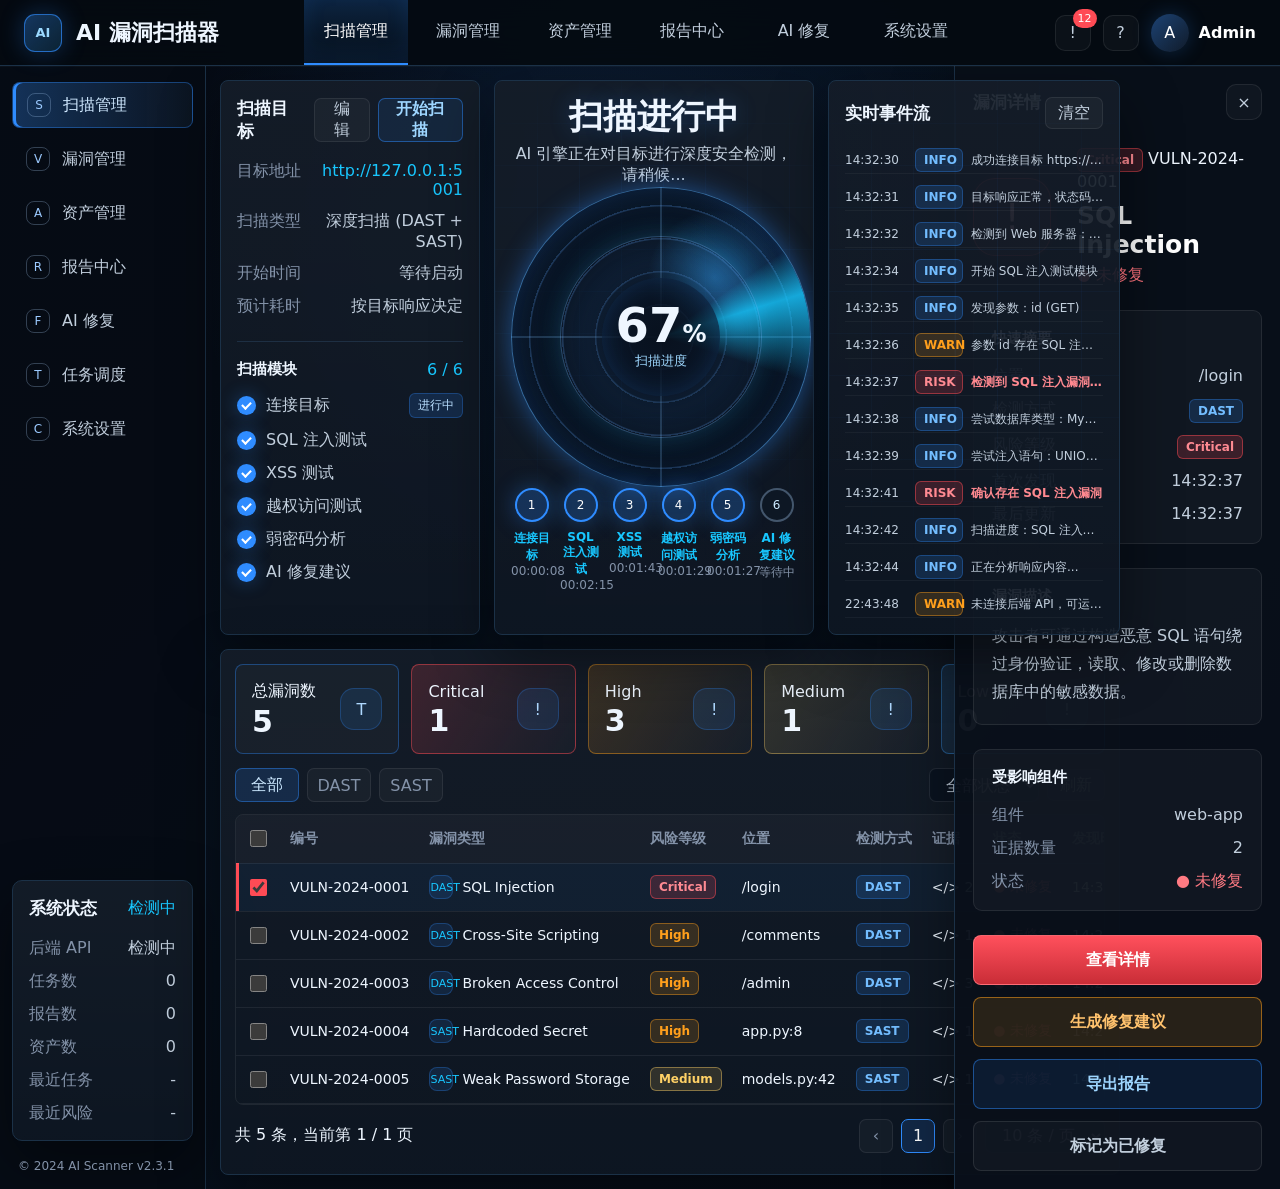
==== frontend/index.html @ d990a6cb "Add vulnerability detail navigation" ====
<!doctype html>
<html lang="zh-CN">
  <head>
    <meta charset="UTF-8" />
    <meta name="viewport" content="width=device-width, initial-scale=1.0" />
    <title>AI 漏洞扫描器</title>
    <link rel="stylesheet" href="./styles.css" />
  </head>
  <body>
    <div class="app-shell">
      <header class="topbar">
        <div class="brand">
          <div class="brand-mark">AI</div>
          <span>AI 漏洞扫描器</span>
        </div>
        <nav class="topnav" aria-label="主导航">
          <button class="topnav-item active">扫描管理</button>
          <button class="topnav-item">漏洞管理</button>
          <button class="topnav-item">资产管理</button>
          <button class="topnav-item">报告中心</button>
          <button class="topnav-item">AI 修复</button>
          <button class="topnav-item">系统设置</button>
        </nav>
        <div class="top-actions">
          <button class="icon-button" data-action="notifications" aria-label="通知">
            <span class="notification-dot">12</span>
            <span>!</span>
          </button>
          <button class="icon-button" data-action="help" aria-label="帮助">?</button>
          <div class="user-pill">
            <span>A</span>
            <strong>Admin</strong>
          </div>
        </div>
      </header>

      <aside class="sidebar">
        <nav class="side-menu" aria-label="侧边导航">
          <button class="side-item active" data-page="scan"><span class="side-icon">S</span>扫描管理</button>
          <button class="side-item" data-page="vulnerabilities"><span class="side-icon">V</span>漏洞管理</button>
          <button class="side-item" data-page="assets"><span class="side-icon">A</span>资产管理</button>
          <button class="side-item" data-page="reports"><span class="side-icon">R</span>报告中心</button>
          <button class="side-item" data-page="ai-fix"><span class="side-icon">F</span>AI 修复</button>
          <button class="side-item" data-page="schedule"><span class="side-icon">T</span>任务调度</button>
          <button class="side-item" data-page="settings"><span class="side-icon">C</span>系统设置</button>
        </nav>

        <section class="status-panel">
          <div class="panel-title-row">
            <h2>系统状态</h2>
            <span class="status-ok" id="backendStatusBadge">检测中</span>
          </div>
          <dl class="status-list">
            <div><dt>后端 API</dt><dd id="backendApiState">检测中</dd></div>
            <div><dt>任务数</dt><dd id="backendTaskCount">0</dd></div>
            <div><dt>报告数</dt><dd id="backendReportCount">0</dd></div>
            <div><dt>资产数</dt><dd id="backendAssetCount">0</dd></div>
            <div><dt>最近任务</dt><dd id="backendLatestTask">-</dd></div>
            <div><dt>最近风险</dt><dd id="backendLatestRisk">-</dd></div>
          </dl>
        </section>

        <p class="version">© 2024 AI Scanner v2.3.1</p>
      </aside>

      <main class="workspace">
        <section class="scan-target panel">
          <div class="panel-title-row">
            <h2>扫描目标</h2>
            <div class="target-actions">
              <button class="ghost-button" id="editTargetButton">编辑</button>
              <button class="drawer-action info" id="startScanButton">开始扫描</button>
            </div>
          </div>
          <dl class="target-list">
            <div>
              <dt>目标地址</dt>
              <dd class="accent-text" id="targetBaseUrl">http://127.0.0.1:5001</dd>
            </div>
            <div>
              <dt>扫描类型</dt>
              <dd id="targetScanType">深度扫描 (DAST + SAST)</dd>
            </div>
            <div>
              <dt>开始时间</dt>
              <dd id="targetStartTime">等待启动</dd>
            </div>
            <div>
              <dt>预计耗时</dt>
              <dd id="targetDuration">按目标响应决定</dd>
            </div>
          </dl>

          <div class="module-card">
            <div class="panel-title-row">
              <h3>扫描模块</h3>
              <span class="accent-text">6 / 6</span>
            </div>
            <ul class="module-list" id="moduleList"></ul>
          </div>
        </section>

        <section class="radar-panel panel">
          <div class="scan-heading">
            <h1>扫描进行中</h1>
            <p>AI 引擎正在对目标进行深度安全检测，请稍候...</p>
          </div>
          <div class="radar-wrap">
            <div class="radar" aria-label="扫描进度 67%">
              <div class="radar-core">
                <strong id="progressValue">67<span>%</span></strong>
                <small>扫描进度</small>
              </div>
            </div>
          </div>
          <ol class="scan-steps" id="scanSteps"></ol>
        </section>

        <section class="event-panel panel">
          <div class="panel-title-row">
            <h2>实时事件流</h2>
            <button class="ghost-button" id="clearEventsButton">清空</button>
          </div>
          <div class="event-list" id="eventList"></div>
        </section>

        <section class="table-panel panel">
          <div class="summary-grid" id="summaryGrid"></div>
          <div class="table-toolbar">
            <div class="toolbar-left">
              <button class="filter-button active" data-filter="全部">全部</button>
              <button class="filter-button" data-filter="DAST">DAST</button>
              <button class="filter-button" data-filter="SAST">SAST</button>
            </div>
            <div class="toolbar-right">
              <select id="statusFilter" aria-label="状态筛选">
                <option>全部状态</option>
                <option>未修复</option>
                <option>已修复</option>
              </select>
              <button class="ghost-button" id="refreshButton">刷新</button>
            </div>
          </div>
          <div class="table-scroll">
            <table>
              <thead>
                <tr>
                  <th><input type="checkbox" aria-label="全选" /></th>
                  <th>编号</th>
                  <th>漏洞类型</th>
                  <th>风险等级</th>
                  <th>位置</th>
                  <th>检测方式</th>
                  <th>证据</th>
                  <th>状态</th>
                  <th>发现时间</th>
                  <th>操作</th>
                </tr>
              </thead>
              <tbody id="vulnerabilityRows"></tbody>
            </table>
          </div>
          <div class="pagination">
            <span id="vulnerabilityTotal">共 5 条</span>
            <div id="vulnerabilityPagination"></div>
          </div>
        </section>
      </main>

      <aside class="detail-drawer">
        <div class="drawer-header">
          <h2>漏洞详情</h2>
          <button class="icon-button" id="closeDrawerButton" aria-label="关闭">×</button>
        </div>
        <div id="detailContent"></div>
      </aside>
    </div>

    <div class="toast-area" id="toastArea" aria-live="polite"></div>
    <div class="modal-backdrop" id="modalBackdrop" hidden>
      <section class="modal" role="dialog" aria-modal="true" aria-labelledby="modalTitle">
        <div class="modal-header">
          <h2 id="modalTitle">提示</h2>
          <button class="icon-button" id="modalCloseButton" aria-label="关闭弹窗">×</button>
        </div>
        <div class="modal-body" id="modalBody"></div>
      </section>
    </div>

    <script src="./app.js?v=20260615-detail-button"></script>
  </body>
</html>
---- frontend/styles.css ----
:root {
  --bg: #060b12;
  --bg-soft: #09111d;
  --panel: #0b1420;
  --panel-2: #101b2a;
  --panel-3: #121f31;
  --border: #1b3147;
  --border-soft: rgba(91, 147, 205, 0.18);
  --primary: #2f8cff;
  --primary-2: #18c7ff;
  --primary-soft: rgba(47, 140, 255, 0.16);
  --primary-glow: rgba(47, 140, 255, 0.36);
  --text: #eef6ff;
  --text-soft: #c2cfdd;
  --muted: #8392a8;
  --critical: #ff4b55;
  --critical-soft: rgba(255, 75, 85, 0.18);
  --high: #ff9f1c;
  --high-soft: rgba(255, 159, 28, 0.16);
  --medium: #ffd166;
  --medium-soft: rgba(255, 209, 102, 0.14);
  --low: #3aa0ff;
  --low-soft: rgba(58, 160, 255, 0.14);
  --success: #22d18a;
  --success-soft: rgba(34, 209, 138, 0.16);
  --shadow: 0 22px 60px rgba(0, 0, 0, 0.42);
  color-scheme: dark;
  font-family:
    Inter, "Microsoft YaHei", "PingFang SC", "Segoe UI", system-ui, sans-serif;
}

* {
  box-sizing: border-box;
}

body {
  min-width: 1280px;
  margin: 0;
  color: var(--text);
  background:
    radial-gradient(circle at 46% 18%, rgba(47, 140, 255, 0.12), transparent 34%),
    linear-gradient(135deg, #050912 0%, #07111e 48%, #050912 100%);
}

button,
select,
input {
  font: inherit;
}

button {
  color: inherit;
}

.app-shell {
  display: grid;
  min-height: 100vh;
  grid-template-columns: 236px minmax(820px, 1fr) 372px;
  grid-template-rows: 66px 1fr;
}

.topbar {
  display: flex;
  align-items: center;
  grid-column: 1 / -1;
  height: 66px;
  padding: 0 24px;
  border-bottom: 1px solid var(--border);
  background: rgba(5, 10, 17, 0.9);
  backdrop-filter: blur(16px);
  box-shadow: 0 1px 0 rgba(255, 255, 255, 0.03);
  z-index: 3;
}

.brand {
  display: flex;
  align-items: center;
  width: 300px;
  gap: 14px;
  font-size: 22px;
  font-weight: 800;
  letter-spacing: 0;
}

.brand-mark {
  display: grid;
  width: 38px;
  height: 38px;
  place-items: center;
  border: 1px solid rgba(47, 140, 255, 0.66);
  border-radius: 11px;
  color: #9ad9ff;
  font-size: 13px;
  background:
    linear-gradient(135deg, rgba(47, 140, 255, 0.28), rgba(24, 199, 255, 0.08)),
    #0a1522;
  box-shadow: 0 0 24px rgba(47, 140, 255, 0.28);
}

.topnav {
  display: flex;
  align-self: stretch;
  gap: 8px;
}

.topnav-item,
.side-item,
.filter-button,
.ghost-button,
.icon-button,
.page-button {
  border: 0;
  cursor: pointer;
}

.topnav-item {
  min-width: 104px;
  padding: 0 18px;
  color: var(--text-soft);
  background: transparent;
  border-bottom: 2px solid transparent;
}

.topnav-item.active {
  color: #fff;
  background: linear-gradient(180deg, rgba(47, 140, 255, 0.2), transparent);
  border-bottom-color: var(--primary);
  box-shadow: inset 0 -14px 22px rgba(47, 140, 255, 0.12);
}

.top-actions {
  display: flex;
  align-items: center;
  margin-left: auto;
  gap: 12px;
}

.icon-button {
  position: relative;
  display: grid;
  width: 36px;
  height: 36px;
  place-items: center;
  border-radius: 10px;
  color: var(--text-soft);
  background: rgba(255, 255, 255, 0.03);
  border: 1px solid rgba(255, 255, 255, 0.08);
}

.notification-dot {
  position: absolute;
  top: -7px;
  right: -7px;
  min-width: 19px;
  height: 19px;
  padding: 0 5px;
  border-radius: 999px;
  background: var(--critical);
  color: #fff;
  font-size: 11px;
  line-height: 19px;
}

.user-pill {
  display: flex;
  align-items: center;
  gap: 10px;
  color: #fff;
}

.user-pill span {
  display: grid;
  width: 38px;
  height: 38px;
  place-items: center;
  border-radius: 999px;
  background: linear-gradient(135deg, #1c4273, #101b2a);
  box-shadow: 0 0 20px rgba(47, 140, 255, 0.22);
}

.sidebar {
  display: flex;
  flex-direction: column;
  grid-row: 2;
  padding: 16px 12px;
  border-right: 1px solid var(--border);
  background: rgba(6, 12, 21, 0.9);
}

.side-menu {
  display: grid;
  gap: 8px;
}

.side-item {
  display: flex;
  align-items: center;
  height: 46px;
  padding: 0 14px;
  gap: 12px;
  color: var(--text-soft);
  background: transparent;
  border-radius: 8px;
  text-align: left;
}

.side-item.active {
  color: #cfe8ff;
  background:
    linear-gradient(90deg, rgba(47, 140, 255, 0.28), rgba(47, 140, 255, 0.04)),
    rgba(255, 255, 255, 0.02);
  border: 1px solid rgba(47, 140, 255, 0.38);
  box-shadow: inset 3px 0 0 var(--primary);
}

.side-icon {
  display: grid;
  width: 24px;
  height: 24px;
  place-items: center;
  border: 1px solid rgba(170, 205, 244, 0.28);
  border-radius: 8px;
  color: #9ccaff;
  font-size: 12px;
}

.status-panel,
.panel,
.detail-drawer {
  border: 1px solid var(--border);
  background:
    linear-gradient(180deg, rgba(255, 255, 255, 0.035), rgba(255, 255, 255, 0.012)),
    rgba(11, 20, 32, 0.92);
  box-shadow: var(--shadow);
}

.status-panel {
  margin-top: auto;
  padding: 16px;
  border-radius: 10px;
}

.panel-title-row {
  display: flex;
  align-items: center;
  justify-content: space-between;
  gap: 12px;
}

.target-actions {
  display: flex;
  align-items: center;
  gap: 8px;
}

.target-actions .drawer-action {
  min-height: 32px;
  padding: 0 12px;
  border-radius: 7px;
}

.target-actions button:disabled {
  cursor: wait;
  opacity: 0.62;
}

h1,
h2,
h3,
p,
dl,
dd,
ol,
ul {
  margin: 0;
}

h2 {
  font-size: 17px;
  letter-spacing: 0;
}

h3 {
  font-size: 15px;
}

.status-ok,
.accent-text {
  color: var(--primary-2);
}

.status-list,
.target-list,
.detail-list {
  display: grid;
  gap: 12px;
  margin-top: 18px;
}

.status-list div,
.target-list div,
.detail-list div {
  display: flex;
  justify-content: space-between;
  gap: 12px;
}

.target-list div,
.detail-list div {
  align-items: flex-start;
}

.target-list dt,
.detail-list dt {
  flex: 0 0 72px;
}

.target-list dd,
.detail-list dd {
  min-width: 0;
  text-align: right;
  word-break: break-word;
}

dt {
  color: var(--muted);
}

dd {
  color: var(--text-soft);
}

.meter {
  display: grid;
  grid-template-columns: 1fr auto;
  gap: 8px;
  margin-top: 16px;
  color: var(--muted);
  font-size: 13px;
}

.meter i {
  position: relative;
  grid-column: 1 / -1;
  height: 6px;
  overflow: hidden;
  border-radius: 999px;
  background: rgba(255, 255, 255, 0.08);
}

.meter i::after {
  position: absolute;
  inset: 0 auto 0 0;
  width: var(--value);
  content: "";
  border-radius: inherit;
  background: linear-gradient(90deg, var(--primary), #7a5cff);
}

.version {
  margin: 18px 6px 0;
  color: var(--muted);
  font-size: 12px;
}

.workspace {
  display: grid;
  grid-template-columns: 320px minmax(440px, 1fr) 390px;
  grid-template-rows: minmax(468px, auto) 1fr;
  gap: 14px;
  padding: 14px;
  min-width: 0;
}

.panel {
  border-radius: 8px;
}

.scan-target,
.radar-panel,
.event-panel {
  min-height: 468px;
  padding: 18px;
}

.scan-target {
  overflow: hidden;
}

.ghost-button {
  min-height: 32px;
  padding: 0 12px;
  border-radius: 7px;
  color: var(--text-soft);
  background: rgba(255, 255, 255, 0.035);
  border: 1px solid rgba(255, 255, 255, 0.08);
}

.module-card {
  margin-top: 24px;
  padding-top: 18px;
  border-top: 1px solid var(--border-soft);
}

.module-list {
  display: grid;
  gap: 12px;
  margin-top: 14px;
  padding: 0;
  list-style: none;
}

.module-list li {
  display: flex;
  align-items: center;
  gap: 10px;
  color: var(--text-soft);
}

.check-dot {
  display: grid;
  width: 19px;
  height: 19px;
  place-items: center;
  border-radius: 999px;
  background: var(--primary);
  box-shadow: 0 0 18px var(--primary-glow);
}

.check-dot::after {
  content: "";
  width: 7px;
  height: 4px;
  border-left: 2px solid #fff;
  border-bottom: 2px solid #fff;
  transform: rotate(-45deg) translate(1px, -1px);
}

.module-list .running {
  margin-left: auto;
  color: #b9dfff;
  padding: 3px 8px;
  border-radius: 6px;
  background: var(--primary-soft);
  border: 1px solid rgba(47, 140, 255, 0.3);
  font-size: 12px;
}

.radar-panel {
  position: relative;
  overflow: hidden;
  text-align: center;
}

.radar-panel::before,
.event-panel::before {
  position: absolute;
  inset: 0;
  content: "";
  pointer-events: none;
  background-image:
    linear-gradient(rgba(47, 140, 255, 0.08) 1px, transparent 1px),
    linear-gradient(90deg, rgba(47, 140, 255, 0.08) 1px, transparent 1px);
  background-size: 42px 42px;
  mask-image: radial-gradient(circle at 50% 40%, #000, transparent 72%);
}

.scan-heading {
  position: relative;
  z-index: 1;
}

.scan-heading h1 {
  font-size: 34px;
  line-height: 1.15;
  text-shadow: 0 0 22px rgba(47, 140, 255, 0.28);
}

.scan-heading p {
  margin-top: 8px;
  color: var(--text-soft);
}

.radar-wrap {
  display: grid;
  position: relative;
  z-index: 1;
  height: 302px;
  place-items: center;
}

.radar {
  position: relative;
  width: min(330px, 72vw);
  aspect-ratio: 1;
  border-radius: 50%;
  background:
    linear-gradient(90deg, transparent 49.6%, rgba(129, 195, 255, 0.2) 49.8% 50.2%, transparent 50.4%),
    linear-gradient(0deg, transparent 49.6%, rgba(129, 195, 255, 0.2) 49.8% 50.2%, transparent 50.4%),
    repeating-radial-gradient(circle, transparent 0 31px, rgba(100, 170, 255, 0.22) 32px 33px),
    radial-gradient(circle at 68% 30%, rgba(51, 170, 255, 0.46), transparent 23%),
    radial-gradient(circle at center, rgba(47, 140, 255, 0.2), rgba(5, 12, 22, 0.88) 67%);
  border: 1px solid rgba(87, 173, 255, 0.58);
  box-shadow:
    0 0 26px rgba(47, 140, 255, 0.45),
    inset 0 0 42px rgba(47, 140, 255, 0.26);
  overflow: hidden;
}

.radar::before {
  position: absolute;
  inset: -1px;
  content: "";
  border-radius: inherit;
  background: conic-gradient(
    from 15deg,
    transparent 0deg,
    rgba(47, 140, 255, 0.08) 40deg,
    rgba(24, 199, 255, 0.82) 58deg,
    transparent 92deg,
    transparent 360deg
  );
  animation: sweep 4.2s linear infinite;
}

.radar::after {
  position: absolute;
  inset: 16%;
  content: "";
  border-radius: inherit;
  border: 1px solid rgba(112, 188, 255, 0.32);
  box-shadow: 0 0 26px rgba(24, 199, 255, 0.16);
}

.radar-core {
  position: absolute;
  inset: 50% auto auto 50%;
  display: grid;
  width: 118px;
  height: 118px;
  place-items: center;
  padding: 24px 0;
  border-radius: 999px;
  background: radial-gradient(circle, rgba(7, 15, 27, 0.95), rgba(7, 15, 27, 0.62));
  transform: translate(-50%, -50%);
  box-shadow:
    inset 0 0 26px rgba(47, 140, 255, 0.18),
    0 0 28px rgba(0, 0, 0, 0.45);
}

.radar-core strong {
  font-size: 48px;
  line-height: 0.9;
}

.radar-core strong span {
  font-size: 24px;
}

.radar-core small {
  color: #9ed8ff;
}

@keyframes sweep {
  to {
    transform: rotate(360deg);
  }
}

.scan-steps {
  display: grid;
  position: relative;
  z-index: 1;
  grid-template-columns: repeat(6, minmax(0, 1fr));
  gap: 8px;
  padding: 0;
  list-style: none;
}

.scan-steps li {
  position: relative;
  color: var(--muted);
  font-size: 12px;
}

.step-index {
  display: grid;
  width: 34px;
  height: 34px;
  margin: 0 auto 8px;
  place-items: center;
  border-radius: 999px;
  color: #cceaff;
  background: #0d1724;
  border: 2px solid rgba(170, 202, 244, 0.35);
}

.scan-steps li.done .step-index,
.scan-steps li.active .step-index {
  color: #fff;
  border-color: var(--primary);
  background: rgba(47, 140, 255, 0.24);
  box-shadow: 0 0 22px var(--primary-glow);
}

.scan-steps strong {
  display: block;
  color: var(--primary-2);
  font-weight: 700;
}

.event-panel {
  position: relative;
  overflow: hidden;
}

.event-list {
  position: relative;
  z-index: 1;
  display: grid;
  gap: 10px;
  margin-top: 18px;
}

.event-item {
  display: grid;
  grid-template-columns: 66px 48px 1fr;
  align-items: center;
  gap: 8px;
  min-height: 27px;
  color: var(--text-soft);
  font-size: 13px;
  border-bottom: 1px solid rgba(255, 255, 255, 0.045);
}

.event-level,
.badge,
.method {
  display: inline-grid;
  min-height: 24px;
  place-items: center;
  padding: 0 8px;
  border-radius: 6px;
  font-weight: 700;
  font-size: 12px;
}

.event-level.info,
.method {
  color: #73bdff;
  background: rgba(47, 140, 255, 0.17);
  border: 1px solid rgba(47, 140, 255, 0.32);
}

.event-level.warn,
.badge.high {
  color: var(--high);
  background: var(--high-soft);
  border: 1px solid rgba(255, 159, 28, 0.42);
}

.event-level.risk,
.badge.critical {
  color: #ff8a92;
  background: var(--critical-soft);
  border: 1px solid rgba(255, 75, 85, 0.48);
}

.event-level.risk + span {
  color: #ff8990;
  font-weight: 700;
}

.table-panel {
  grid-column: 1 / -1;
  padding: 14px;
  min-width: 0;
}

.summary-grid {
  display: grid;
  grid-template-columns: repeat(5, minmax(0, 1fr));
  gap: 12px;
}

.summary-card {
  display: flex;
  align-items: center;
  justify-content: space-between;
  min-height: 78px;
  padding: 16px;
  border-radius: 8px;
  background: rgba(255, 255, 255, 0.026);
  border: 1px solid var(--border);
}

.summary-card strong {
  display: block;
  margin-top: 5px;
  font-size: 30px;
  line-height: 1;
}

.summary-card.total {
  border-color: rgba(47, 140, 255, 0.38);
}

.summary-card.critical {
  border-color: rgba(255, 75, 85, 0.48);
  background: linear-gradient(120deg, var(--critical-soft), rgba(255, 255, 255, 0.02));
}

.summary-card.high {
  border-color: rgba(255, 159, 28, 0.42);
  background: linear-gradient(120deg, var(--high-soft), rgba(255, 255, 255, 0.02));
}

.summary-card.medium {
  border-color: rgba(255, 209, 102, 0.38);
  background: linear-gradient(120deg, var(--medium-soft), rgba(255, 255, 255, 0.02));
}

.summary-card.low {
  border-color: rgba(58, 160, 255, 0.42);
  background: linear-gradient(120deg, var(--low-soft), rgba(255, 255, 255, 0.02));
}

.summary-icon {
  display: grid;
  width: 42px;
  height: 42px;
  place-items: center;
  border-radius: 14px;
  color: #afd9ff;
  background: rgba(47, 140, 255, 0.12);
  border: 1px solid rgba(47, 140, 255, 0.26);
}

.table-toolbar,
.pagination {
  display: flex;
  align-items: center;
  justify-content: space-between;
  gap: 12px;
  margin-top: 14px;
}

.toolbar-left,
.toolbar-right,
.pagination div {
  display: flex;
  align-items: center;
  gap: 8px;
}

.filter-button {
  min-width: 64px;
  height: 34px;
  border-radius: 7px;
  color: var(--muted);
  background: rgba(255, 255, 255, 0.03);
  border: 1px solid rgba(255, 255, 255, 0.08);
}

.filter-button.active {
  color: #cce8ff;
  border-color: rgba(47, 140, 255, 0.44);
  background: var(--primary-soft);
}

select {
  height: 34px;
  padding: 0 12px;
  color: var(--text-soft);
  border-radius: 7px;
  border: 1px solid rgba(255, 255, 255, 0.1);
  background: #0a1320;
}

.table-scroll {
  overflow: hidden;
  margin-top: 12px;
  border: 1px solid rgba(255, 255, 255, 0.075);
  border-radius: 8px;
}

table {
  width: 100%;
  border-collapse: collapse;
  font-size: 14px;
}

th,
td {
  height: 48px;
  padding: 0 12px;
  border-bottom: 1px solid rgba(255, 255, 255, 0.065);
  text-align: left;
  white-space: nowrap;
}

th {
  color: var(--muted);
  font-weight: 600;
  background: rgba(255, 255, 255, 0.028);
}

tbody tr {
  cursor: pointer;
}

tbody tr:hover,
tbody tr.selected {
  background: rgba(47, 140, 255, 0.06);
}

tbody tr.selected {
  box-shadow: inset 3px 0 0 var(--critical);
}

input[type="checkbox"] {
  width: 17px;
  height: 17px;
  accent-color: var(--critical);
}

.vuln-type {
  display: inline-flex;
  align-items: center;
  gap: 9px;
}

.type-icon {
  display: grid;
  width: 24px;
  height: 24px;
  place-items: center;
  border-radius: 8px;
  color: var(--primary-2);
  background: rgba(47, 140, 255, 0.13);
  border: 1px solid rgba(47, 140, 255, 0.28);
  font-size: 11px;
}

.badge.medium {
  color: var(--medium);
  background: var(--medium-soft);
  border: 1px solid rgba(255, 209, 102, 0.42);
}

.badge.low {
  color: #88c7ff;
  background: var(--low-soft);
  border: 1px solid rgba(58, 160, 255, 0.42);
}

.status-unfixed {
  color: #ff7a83;
}

.status-fixed {
  color: var(--success);
}

.action-cell {
  display: flex;
  gap: 6px;
}

.mini-action {
  display: grid;
  width: 30px;
  height: 30px;
  place-items: center;
  border-radius: 7px;
  color: var(--text-soft);
  background: rgba(255, 255, 255, 0.035);
  border: 1px solid rgba(255, 255, 255, 0.08);
}

.page-button {
  width: 34px;
  height: 34px;
  border-radius: 7px;
  color: var(--muted);
  background: rgba(255, 255, 255, 0.03);
  border: 1px solid rgba(255, 255, 255, 0.08);
}

.page-button.active {
  color: #fff;
  border-color: var(--primary);
  background: var(--primary-soft);
}

.detail-drawer {
  grid-column: 3;
  grid-row: 2;
  padding: 18px;
  border-top: 0;
  border-right: 0;
  border-bottom: 0;
  border-radius: 0;
  background: rgba(9, 15, 25, 0.96);
}

.drawer-header {
  display: flex;
  align-items: center;
  justify-content: space-between;
}

.detail-hero {
  display: grid;
  grid-template-columns: 86px 1fr;
  align-items: center;
  gap: 18px;
  margin-top: 28px;
}

.threat-icon {
  display: grid;
  width: 78px;
  height: 78px;
  place-items: center;
  border-radius: 22px;
  color: #ffb8bd;
  font-size: 38px;
  background: var(--critical-soft);
  border: 1px solid rgba(255, 75, 85, 0.54);
  box-shadow: 0 0 28px rgba(255, 75, 85, 0.16);
}

.detail-hero h3 {
  margin-top: 10px;
  color: #fff;
  font-size: 25px;
}

.status-line {
  margin-top: 6px;
  color: #ff737d;
}

.detail-card {
  margin-top: 24px;
  padding: 18px;
  border: 1px solid rgba(255, 255, 255, 0.085);
  border-radius: 9px;
  background: rgba(255, 255, 255, 0.035);
}

.detail-card h4 {
  margin: 0 0 16px;
  font-size: 15px;
}

.detail-copy {
  color: var(--text-soft);
  line-height: 1.75;
}

.drawer-actions {
  display: grid;
  gap: 12px;
  margin-top: 24px;
}

.drawer-action {
  min-height: 50px;
  border-radius: 8px;
  font-weight: 800;
  cursor: pointer;
}

.drawer-action.primary {
  color: #fff;
  background: linear-gradient(180deg, #ff505c, #c92d37);
  border: 1px solid rgba(255, 117, 126, 0.8);
}

.drawer-action.warning {
  color: #ffc26d;
  background: rgba(255, 159, 28, 0.13);
  border: 1px solid rgba(255, 159, 28, 0.52);
}

.drawer-action.info {
  color: #9ed6ff;
  background: rgba(47, 140, 255, 0.1);
  border: 1px solid rgba(47, 140, 255, 0.48);
}

.drawer-action.muted {
  color: var(--text-soft);
  background: rgba(255, 255, 255, 0.03);
  border: 1px solid rgba(255, 255, 255, 0.1);
}

.drawer-closed #detailContent {
  display: none;
}

.drawer-closed::after {
  display: grid;
  height: calc(100vh - 140px);
  place-items: center;
  color: var(--muted);
  content: "点击漏洞行查看详情";
}

.empty-state {
  padding: 18px;
  color: var(--muted);
  text-align: center;
}

.toast-area {
  position: fixed;
  right: 24px;
  bottom: 24px;
  display: grid;
  gap: 10px;
  z-index: 20;
}

.toast {
  min-width: 240px;
  padding: 12px 14px;
  border: 1px solid rgba(47, 140, 255, 0.4);
  border-radius: 8px;
  color: #dff2ff;
  background: rgba(11, 20, 32, 0.96);
  box-shadow: 0 18px 42px rgba(0, 0, 0, 0.42);
  opacity: 0;
  transform: translateY(10px);
  transition: opacity 0.2s ease, transform 0.2s ease;
}

.toast.show {
  opacity: 1;
  transform: translateY(0);
}

.modal-backdrop {
  position: fixed;
  inset: 0;
  display: grid;
  place-items: center;
  padding: 24px;
  background: rgba(2, 6, 12, 0.66);
  backdrop-filter: blur(10px);
  z-index: 15;
}

.modal-backdrop[hidden] {
  display: none;
}

.modal {
  width: min(560px, 100%);
  border: 1px solid var(--border);
  border-radius: 12px;
  background:
    linear-gradient(180deg, rgba(255, 255, 255, 0.04), rgba(255, 255, 255, 0.012)),
    #0b1420;
  box-shadow: 0 28px 90px rgba(0, 0, 0, 0.56);
}

.modal-header {
  display: flex;
  align-items: center;
  justify-content: space-between;
  padding: 16px 18px;
  border-bottom: 1px solid rgba(255, 255, 255, 0.08);
}

.modal-body {
  padding: 18px;
}

.modal-copy {
  color: var(--text-soft);
  line-height: 1.8;
}

.notification-list {
  display: grid;
  gap: 10px;
  max-height: 420px;
  overflow: auto;
}

.notification-item {
  border: 1px solid var(--border);
  border-radius: 8px;
  padding: 10px 12px;
  background: rgba(255, 255, 255, 0.04);
}

.notification-item div {
  display: flex;
  justify-content: space-between;
  gap: 12px;
  color: var(--text-soft);
  font-size: 12px;
}

.notification-item strong {
  color: var(--text);
}

.notification-item p {
  margin: 6px 0;
}

.notification-item time {
  color: var(--text-soft);
  font-size: 12px;
}

.modal-detail {
  display: grid;
  gap: 12px;
  margin-bottom: 16px;
}

.modal-detail div {
  display: flex;
  justify-content: space-between;
  gap: 18px;
}

.modal-actions {
  display: grid;
  gap: 10px;
}

.modal-actions button,
.mock-form button {
  min-height: 42px;
  color: #dff2ff;
  border: 1px solid rgba(47, 140, 255, 0.36);
  border-radius: 8px;
  background: rgba(47, 140, 255, 0.12);
  cursor: pointer;
}

.mock-form {
  display: grid;
  gap: 14px;
}

.mock-form label {
  display: grid;
  gap: 8px;
  color: var(--text-soft);
}

.mock-form input {
  min-height: 40px;
  padding: 0 12px;
  color: var(--text);
  border: 1px solid rgba(255, 255, 255, 0.1);
  border-radius: 8px;
  background: rgba(255, 255, 255, 0.04);
}

.code-suggestion {
  display: flex;
  justify-content: space-between;
  gap: 16px;
  margin-top: 16px;
  padding: 14px;
  border: 1px solid rgba(47, 140, 255, 0.26);
  border-radius: 8px;
  background: rgba(47, 140, 255, 0.08);
}

.feature-page {
  grid-column: 1 / -1;
  min-height: calc(100vh - 94px);
  padding: 24px;
  overflow: hidden;
}

.feature-header {
  display: flex;
  align-items: flex-start;
  justify-content: space-between;
  gap: 24px;
  padding-bottom: 22px;
  border-bottom: 1px solid rgba(255, 255, 255, 0.075);
}

.feature-header h1 {
  font-size: 32px;
  line-height: 1.15;
  text-shadow: 0 0 22px rgba(47, 140, 255, 0.22);
}

.feature-header p {
  margin-top: 10px;
  color: var(--text-soft);
}

.feature-actions {
  display: flex;
  align-items: center;
  gap: 10px;
}

.feature-actions .drawer-action {
  min-width: 96px;
  min-height: 38px;
  padding: 0 16px;
}

.feature-page .summary-grid {
  margin-top: 20px;
  grid-template-columns: repeat(4, minmax(0, 1fr));
}

.feature-body {
  margin-top: 18px;
}

.feature-table {
  overflow: hidden;
  border: 1px solid rgba(255, 255, 255, 0.075);
  border-radius: 10px;
  background: rgba(255, 255, 255, 0.018);
}

.feature-table tbody tr {
  transition: background 0.18s ease, box-shadow 0.18s ease;
}

.feature-table tbody tr:hover {
  background: rgba(47, 140, 255, 0.07);
  box-shadow: inset 3px 0 0 var(--primary);
}

.mini-text-button {
  min-height: 28px;
  margin-right: 6px;
  padding: 0 9px;
  color: #bfe3ff;
  border: 1px solid rgba(47, 140, 255, 0.34);
  border-radius: 7px;
  background: rgba(47, 140, 255, 0.1);
  cursor: pointer;
}

.ai-layout {
  display: grid;
  grid-template-columns: 0.9fr 1.1fr;
  gap: 16px;
}

.fix-list {
  display: grid;
  gap: 10px;
}

.fix-list button {
  display: grid;
  grid-template-columns: 130px 1fr auto;
  align-items: center;
  gap: 12px;
  min-height: 52px;
  padding: 0 14px;
  color: var(--text-soft);
  text-align: left;
  border: 1px solid rgba(255, 255, 255, 0.08);
  border-radius: 8px;
  background: rgba(255, 255, 255, 0.03);
  cursor: pointer;
}

.fix-list button.active {
  border-color: rgba(47, 140, 255, 0.5);
  background: rgba(47, 140, 255, 0.12);
  box-shadow: inset 3px 0 0 var(--primary);
}

.fix-list em {
  color: #ff9ca3;
  font-style: normal;
  font-weight: 700;
}

.code-compare {
  display: grid;
  gap: 12px;
  margin-top: 18px;
}

.code-compare div {
  display: grid;
  gap: 8px;
  padding: 14px;
  border: 1px solid rgba(47, 140, 255, 0.24);
  border-radius: 9px;
  background: rgba(3, 8, 14, 0.45);
}

.code-compare code {
  display: block;
  color: #b9dcff;
  white-space: normal;
  word-break: break-word;
}

.ai-generate-button {
  width: 100%;
  margin-top: 16px;
}

.settings-grid {
  display: grid;
  grid-template-columns: repeat(2, minmax(0, 1fr));
  gap: 16px;
}

.settings-grid label {
  display: grid;
  gap: 8px;
  color: var(--text-soft);
}

.settings-grid input,
.settings-grid select {
  min-height: 42px;
  padding: 0 12px;
  color: var(--text);
  border: 1px solid rgba(255, 255, 255, 0.1);
  border-radius: 8px;
  background: rgba(255, 255, 255, 0.04);
}

.settings-grid select option {
  color: #0f172a;
}

.ai-key-grid {
  margin-top: 18px;
  padding-top: 18px;
  border-top: 1px solid rgba(255, 255, 255, 0.08);
}

.settings-grid .drawer-action {
  grid-column: 1 / -1;
  width: 160px;
}

@media (max-width: 1700px) {
  .app-shell {
    grid-template-columns: 220px minmax(0, 1fr) 340px;
  }

  .workspace {
    grid-template-columns: 280px minmax(340px, 1fr) 310px;
  }

  .brand {
    width: 280px;
  }

  .scan-target,
  .radar-panel,
  .event-panel {
    padding: 16px;
  }

  .radar {
    width: 300px;
  }

  .event-item {
    grid-template-columns: 62px 48px minmax(0, 1fr);
    font-size: 12px;
  }

  .event-item span:last-child {
    overflow: hidden;
    text-overflow: ellipsis;
    white-space: nowrap;
  }

  th,
  td {
    padding: 0 10px;
  }

  .feature-page .summary-grid {
    grid-template-columns: repeat(4, minmax(0, 1fr));
  }

}

@media (max-width: 1440px) {
  .app-shell {
    grid-template-columns: 206px minmax(0, 1fr) 326px;
  }

  .workspace {
    grid-template-columns: 260px minmax(320px, 1fr) 292px;
  }
}
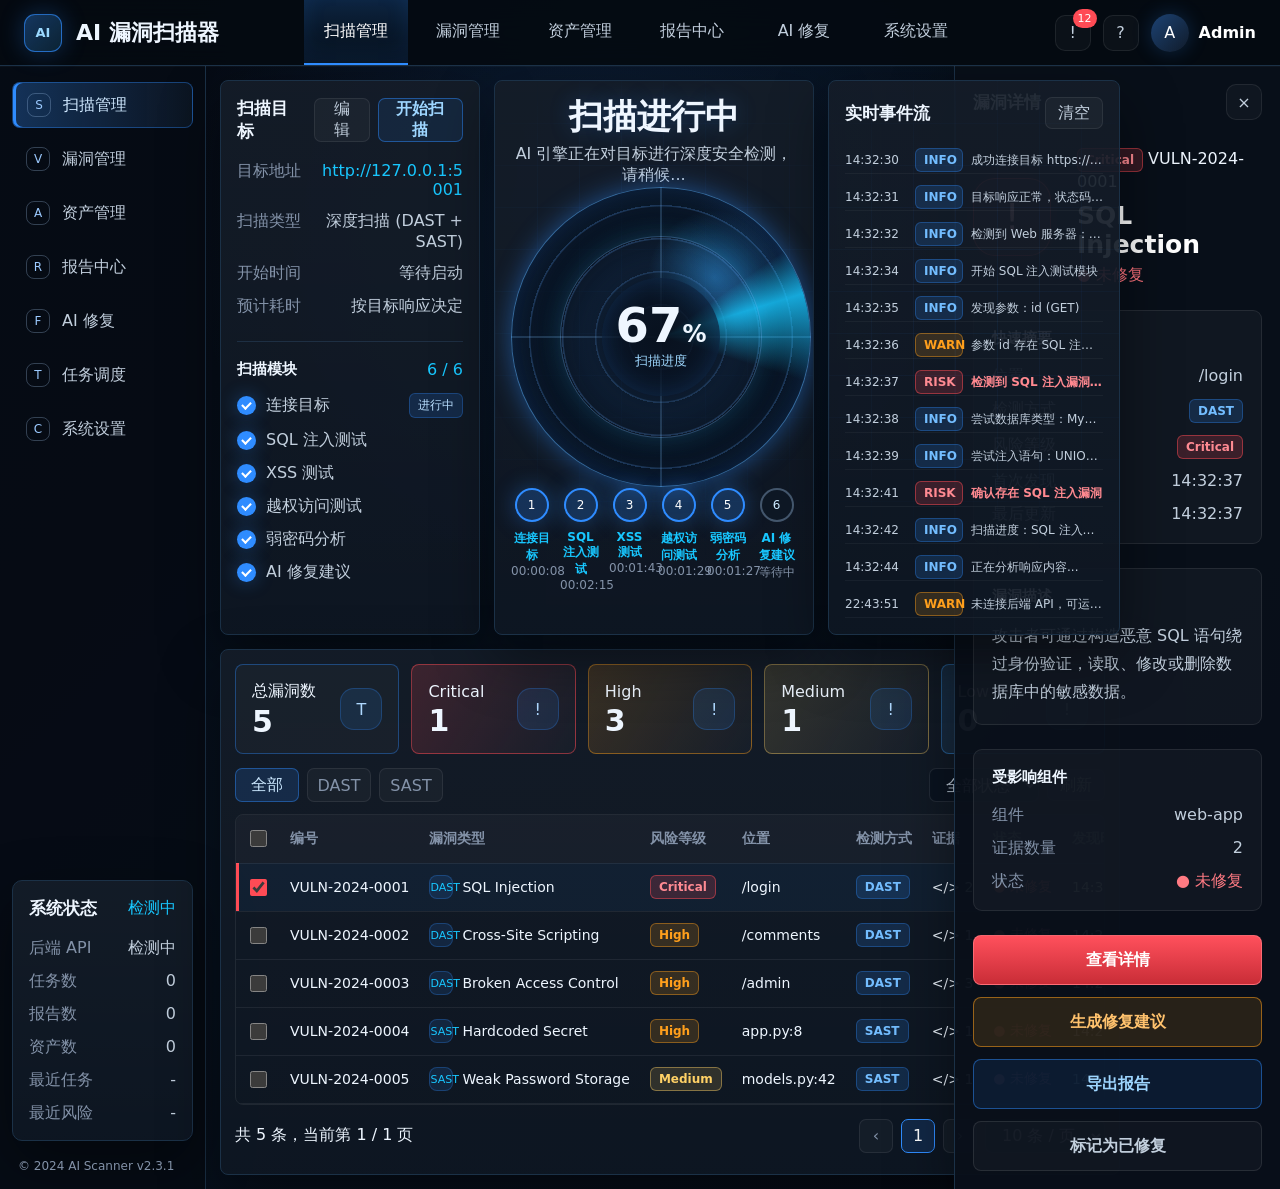
==== commit 961504a0: "Complete P0 scanner and AI readiness improvements" ====
--- a/frontend/index.html
+++ b/frontend/index.html
@@ -187,6 +187,6 @@
       </section>
     </div>
 
-    <script src="./app.js?v=20260615-detail-button"></script>
+    <script src="./app.js?v=20260615-p0-updates"></script>
   </body>
 </html>
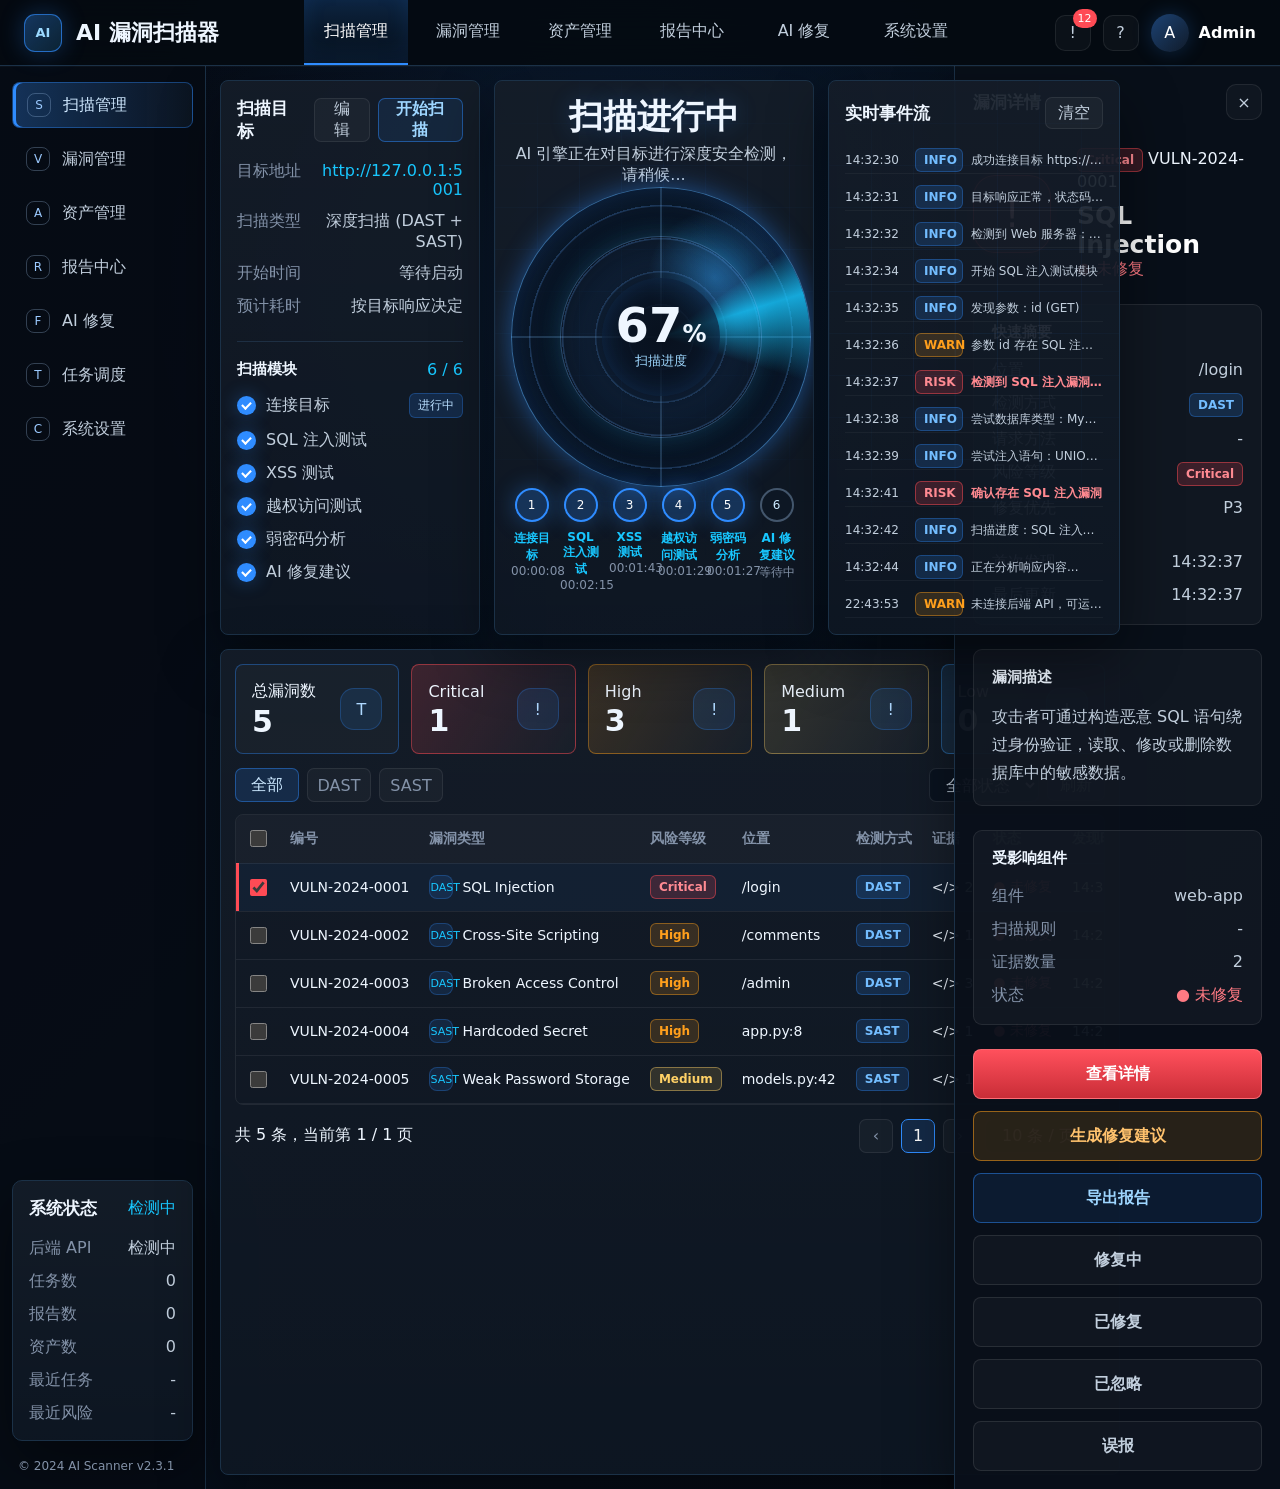
==== commit 4fdc42a6: "Complete P1 scanner workflow improvements" ====
--- a/frontend/index.html
+++ b/frontend/index.html
@@ -136,7 +136,10 @@
               <select id="statusFilter" aria-label="状态筛选">
                 <option>全部状态</option>
                 <option>未修复</option>
+                <option>修复中</option>
                 <option>已修复</option>
+                <option>已忽略</option>
+                <option>误报</option>
               </select>
               <button class="ghost-button" id="refreshButton">刷新</button>
             </div>
@@ -187,6 +190,6 @@
       </section>
     </div>
 
-    <script src="./app.js?v=20260615-p0-updates"></script>
+    <script src="./app.js?v=20260615-p1-updates"></script>
   </body>
 </html>
--- a/frontend/styles.css
+++ b/frontend/styles.css
@@ -862,6 +862,14 @@
   color: var(--success);
 }
 
+.status-progress {
+  color: var(--medium);
+}
+
+.status-muted {
+  color: var(--muted);
+}
+
 .action-cell {
   display: flex;
   gap: 6px;
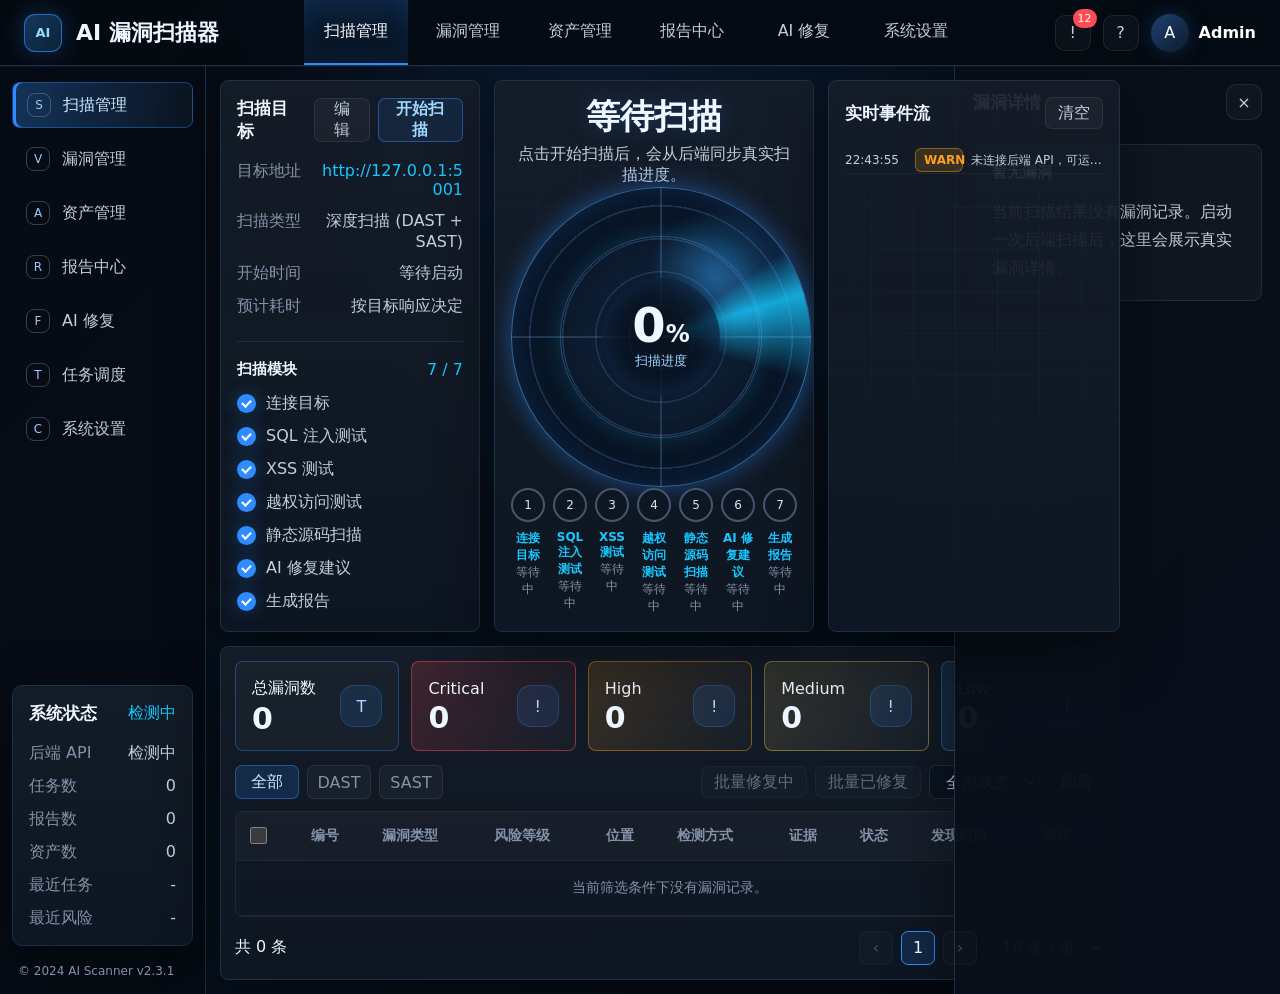
==== commit d839197f: "Complete scanner platform integration" ====
--- a/frontend/index.html
+++ b/frontend/index.html
@@ -94,7 +94,7 @@
           <div class="module-card">
             <div class="panel-title-row">
               <h3>扫描模块</h3>
-              <span class="accent-text">6 / 6</span>
+              <span class="accent-text">7 / 7</span>
             </div>
             <ul class="module-list" id="moduleList"></ul>
           </div>
@@ -102,13 +102,13 @@
 
         <section class="radar-panel panel">
           <div class="scan-heading">
-            <h1>扫描进行中</h1>
-            <p>AI 引擎正在对目标进行深度安全检测，请稍候...</p>
+            <h1>等待扫描</h1>
+            <p>点击开始扫描后，会从后端同步真实扫描进度。</p>
           </div>
           <div class="radar-wrap">
-            <div class="radar" aria-label="扫描进度 67%">
+            <div class="radar" aria-label="扫描进度 0%">
               <div class="radar-core">
-                <strong id="progressValue">67<span>%</span></strong>
+                <strong id="progressValue">0<span>%</span></strong>
                 <small>扫描进度</small>
               </div>
             </div>
@@ -133,6 +133,8 @@
               <button class="filter-button" data-filter="SAST">SAST</button>
             </div>
             <div class="toolbar-right">
+              <button class="ghost-button" id="bulkInProgressButton">批量修复中</button>
+              <button class="ghost-button" id="bulkFixedButton">批量已修复</button>
               <select id="statusFilter" aria-label="状态筛选">
                 <option>全部状态</option>
                 <option>未修复</option>
@@ -148,7 +150,7 @@
             <table>
               <thead>
                 <tr>
-                  <th><input type="checkbox" aria-label="全选" /></th>
+                  <th><input type="checkbox" id="selectAllVulnerabilities" aria-label="选择当前页漏洞" /></th>
                   <th>编号</th>
                   <th>漏洞类型</th>
                   <th>风险等级</th>
--- a/frontend/styles.css
+++ b/frontend/styles.css
@@ -52,6 +52,11 @@
   color: inherit;
 }
 
+button:disabled {
+  cursor: not-allowed;
+  opacity: 0.45;
+}
+
 .app-shell {
   display: grid;
   min-height: 100vh;
@@ -571,7 +576,7 @@
   display: grid;
   position: relative;
   z-index: 1;
-  grid-template-columns: repeat(6, minmax(0, 1fr));
+  grid-template-columns: repeat(7, minmax(0, 1fr));
   gap: 8px;
   padding: 0;
   list-style: none;
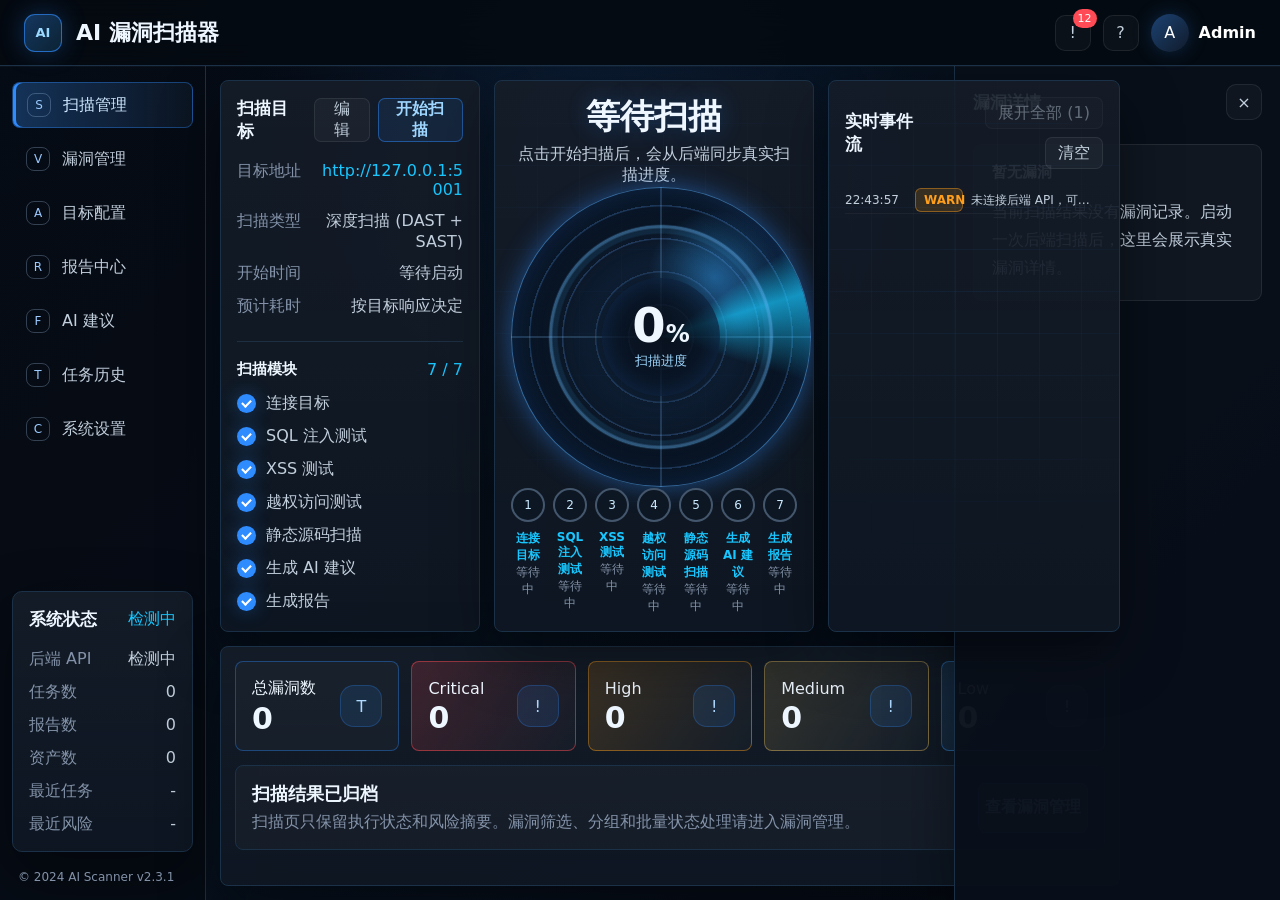
==== commit 7a5a7c03: "Fix scanner event stream and platform UX" ====
--- a/frontend/index.html
+++ b/frontend/index.html
@@ -13,14 +13,6 @@
           <div class="brand-mark">AI</div>
           <span>AI 漏洞扫描器</span>
         </div>
-        <nav class="topnav" aria-label="主导航">
-          <button class="topnav-item active">扫描管理</button>
-          <button class="topnav-item">漏洞管理</button>
-          <button class="topnav-item">资产管理</button>
-          <button class="topnav-item">报告中心</button>
-          <button class="topnav-item">AI 修复</button>
-          <button class="topnav-item">系统设置</button>
-        </nav>
         <div class="top-actions">
           <button class="icon-button" data-action="notifications" aria-label="通知">
             <span class="notification-dot">12</span>
@@ -38,10 +30,10 @@
         <nav class="side-menu" aria-label="侧边导航">
           <button class="side-item active" data-page="scan"><span class="side-icon">S</span>扫描管理</button>
           <button class="side-item" data-page="vulnerabilities"><span class="side-icon">V</span>漏洞管理</button>
-          <button class="side-item" data-page="assets"><span class="side-icon">A</span>资产管理</button>
+          <button class="side-item" data-page="assets"><span class="side-icon">A</span>目标配置</button>
           <button class="side-item" data-page="reports"><span class="side-icon">R</span>报告中心</button>
-          <button class="side-item" data-page="ai-fix"><span class="side-icon">F</span>AI 修复</button>
-          <button class="side-item" data-page="schedule"><span class="side-icon">T</span>任务调度</button>
+          <button class="side-item" data-page="ai-fix"><span class="side-icon">F</span>AI 建议</button>
+          <button class="side-item" data-page="schedule"><span class="side-icon">T</span>任务历史</button>
           <button class="side-item" data-page="settings"><span class="side-icon">C</span>系统设置</button>
         </nav>
 
@@ -119,55 +111,22 @@
         <section class="event-panel panel">
           <div class="panel-title-row">
             <h2>实时事件流</h2>
-            <button class="ghost-button" id="clearEventsButton">清空</button>
+            <div class="event-actions">
+              <button class="ghost-button" id="toggleEventsButton">展开全部</button>
+              <button class="ghost-button" id="clearEventsButton">清空</button>
+            </div>
           </div>
           <div class="event-list" id="eventList"></div>
         </section>
 
         <section class="table-panel panel">
           <div class="summary-grid" id="summaryGrid"></div>
-          <div class="table-toolbar">
-            <div class="toolbar-left">
-              <button class="filter-button active" data-filter="全部">全部</button>
-              <button class="filter-button" data-filter="DAST">DAST</button>
-              <button class="filter-button" data-filter="SAST">SAST</button>
+          <div class="scan-result-actions">
+            <div>
+              <h2>扫描结果已归档</h2>
+              <p>扫描页只保留执行状态和风险摘要。漏洞筛选、分组和批量状态处理请进入漏洞管理。</p>
             </div>
-            <div class="toolbar-right">
-              <button class="ghost-button" id="bulkInProgressButton">批量修复中</button>
-              <button class="ghost-button" id="bulkFixedButton">批量已修复</button>
-              <select id="statusFilter" aria-label="状态筛选">
-                <option>全部状态</option>
-                <option>未修复</option>
-                <option>修复中</option>
-                <option>已修复</option>
-                <option>已忽略</option>
-                <option>误报</option>
-              </select>
-              <button class="ghost-button" id="refreshButton">刷新</button>
-            </div>
-          </div>
-          <div class="table-scroll">
-            <table>
-              <thead>
-                <tr>
-                  <th><input type="checkbox" id="selectAllVulnerabilities" aria-label="选择当前页漏洞" /></th>
-                  <th>编号</th>
-                  <th>漏洞类型</th>
-                  <th>风险等级</th>
-                  <th>位置</th>
-                  <th>检测方式</th>
-                  <th>证据</th>
-                  <th>状态</th>
-                  <th>发现时间</th>
-                  <th>操作</th>
-                </tr>
-              </thead>
-              <tbody id="vulnerabilityRows"></tbody>
-            </table>
-          </div>
-          <div class="pagination">
-            <span id="vulnerabilityTotal">共 5 条</span>
-            <div id="vulnerabilityPagination"></div>
+            <button class="drawer-action info" id="openVulnerabilityManagementButton">查看漏洞管理</button>
           </div>
         </section>
       </main>
@@ -192,6 +151,6 @@
       </section>
     </div>
 
-    <script src="./app.js?v=20260615-p1-updates"></script>
+    <script src="./app.js?v=20260616-event-dedupe"></script>
   </body>
 </html>
--- a/frontend/styles.css
+++ b/frontend/styles.css
@@ -420,6 +420,9 @@
   align-items: center;
   gap: 10px;
   color: var(--text-soft);
+  transition:
+    color 180ms ease,
+    transform 180ms ease;
 }
 
 .check-dot {
@@ -430,6 +433,11 @@
   border-radius: 999px;
   background: var(--primary);
   box-shadow: 0 0 18px var(--primary-glow);
+  transition:
+    background 180ms ease,
+    border-color 180ms ease,
+    box-shadow 180ms ease,
+    transform 180ms ease;
 }
 
 .check-dot::after {
@@ -439,6 +447,35 @@
   border-left: 2px solid #fff;
   border-bottom: 2px solid #fff;
   transform: rotate(-45deg) translate(1px, -1px);
+}
+
+.module-list li.pending .check-dot {
+  background: rgba(131, 146, 168, 0.12);
+  border: 1px solid rgba(170, 202, 244, 0.25);
+  box-shadow: none;
+}
+
+.module-list li.pending .check-dot::after {
+  display: none;
+}
+
+.module-list li.running-state {
+  color: #dff3ff;
+}
+
+.module-list li.running-state .check-dot {
+  background: rgba(24, 199, 255, 0.24);
+  border: 1px solid rgba(24, 199, 255, 0.74);
+  animation: modulePulse 1.25s ease-in-out infinite;
+}
+
+.module-list li.running-state .check-dot::after {
+  display: none;
+}
+
+.module-list li.done .check-dot {
+  background: var(--success);
+  box-shadow: 0 0 18px rgba(34, 209, 138, 0.32);
 }
 
 .module-list .running {
@@ -496,6 +533,7 @@
 
 .radar {
   position: relative;
+  --progress: 0%;
   width: min(330px, 72vw);
   aspect-ratio: 1;
   border-radius: 50%;
@@ -510,6 +548,10 @@
     0 0 26px rgba(47, 140, 255, 0.45),
     inset 0 0 42px rgba(47, 140, 255, 0.26);
   overflow: hidden;
+  transition:
+    box-shadow 220ms ease,
+    border-color 220ms ease,
+    filter 220ms ease;
 }
 
 .radar::before {
@@ -526,15 +568,45 @@
     transparent 360deg
   );
   animation: sweep 4.2s linear infinite;
+  opacity: 0.86;
+  transition: opacity 200ms ease;
 }
 
 .radar::after {
   position: absolute;
-  inset: 16%;
+  inset: 8%;
   content: "";
   border-radius: inherit;
-  border: 1px solid rgba(112, 188, 255, 0.32);
-  box-shadow: 0 0 26px rgba(24, 199, 255, 0.16);
+  background:
+    conic-gradient(var(--primary-2) var(--progress), rgba(112, 188, 255, 0.08) 0),
+    radial-gradient(circle, transparent 61%, rgba(112, 188, 255, 0.32) 62% 63%, transparent 64%);
+  mask: radial-gradient(circle, transparent 58%, #000 59% 63%, transparent 64%);
+  filter: drop-shadow(0 0 14px rgba(24, 199, 255, 0.42));
+  transition: background 260ms ease;
+}
+
+.radar.idle {
+  border-color: rgba(87, 173, 255, 0.28);
+  filter: saturate(0.78);
+  box-shadow:
+    0 0 16px rgba(47, 140, 255, 0.18),
+    inset 0 0 32px rgba(47, 140, 255, 0.14);
+}
+
+.radar.idle::before {
+  opacity: 0.18;
+  animation-duration: 8s;
+}
+
+.radar.running .radar-core {
+  animation: corePulse 1.8s ease-in-out infinite;
+}
+
+.radar.complete {
+  border-color: rgba(34, 209, 138, 0.62);
+  box-shadow:
+    0 0 28px rgba(34, 209, 138, 0.3),
+    inset 0 0 42px rgba(34, 209, 138, 0.12);
 }
 
 .radar-core {
@@ -572,6 +644,32 @@
   }
 }
 
+@keyframes corePulse {
+  0%,
+  100% {
+    box-shadow:
+      inset 0 0 26px rgba(47, 140, 255, 0.18),
+      0 0 28px rgba(0, 0, 0, 0.45);
+  }
+  50% {
+    box-shadow:
+      inset 0 0 34px rgba(24, 199, 255, 0.28),
+      0 0 34px rgba(24, 199, 255, 0.16);
+  }
+}
+
+@keyframes modulePulse {
+  0%,
+  100% {
+    transform: scale(1);
+    box-shadow: 0 0 12px rgba(24, 199, 255, 0.28);
+  }
+  50% {
+    transform: scale(1.08);
+    box-shadow: 0 0 24px rgba(24, 199, 255, 0.5);
+  }
+}
+
 .scan-steps {
   display: grid;
   position: relative;
@@ -586,6 +684,9 @@
   position: relative;
   color: var(--muted);
   font-size: 12px;
+  transition:
+    color 180ms ease,
+    transform 180ms ease;
 }
 
 .step-index {
@@ -598,6 +699,11 @@
   color: #cceaff;
   background: #0d1724;
   border: 2px solid rgba(170, 202, 244, 0.35);
+  transition:
+    border-color 180ms ease,
+    background 180ms ease,
+    box-shadow 180ms ease,
+    transform 180ms ease;
 }
 
 .scan-steps li.done .step-index,
@@ -608,6 +714,31 @@
   box-shadow: 0 0 22px var(--primary-glow);
 }
 
+.scan-steps li.active {
+  color: #dff3ff;
+  transform: translateY(-2px);
+}
+
+.scan-steps li.active .step-index {
+  animation: stepPulse 1.2s ease-in-out infinite;
+}
+
+.scan-steps li.done .step-index {
+  border-color: var(--success);
+  background: rgba(34, 209, 138, 0.2);
+  box-shadow: 0 0 18px rgba(34, 209, 138, 0.28);
+}
+
+@keyframes stepPulse {
+  0%,
+  100% {
+    transform: scale(1);
+  }
+  50% {
+    transform: scale(1.08);
+  }
+}
+
 .scan-steps strong {
   display: block;
   color: var(--primary-2);
@@ -619,12 +750,26 @@
   overflow: hidden;
 }
 
+.event-actions {
+  display: flex;
+  flex-wrap: wrap;
+  justify-content: flex-end;
+  gap: 8px;
+}
+
 .event-list {
   position: relative;
   z-index: 1;
   display: grid;
   gap: 10px;
   margin-top: 18px;
+  max-height: 420px;
+  overflow: auto;
+  padding-right: 4px;
+}
+
+.event-list.collapsed {
+  max-height: 284px;
 }
 
 .event-item {
@@ -636,6 +781,18 @@
   color: var(--text-soft);
   font-size: 13px;
   border-bottom: 1px solid rgba(255, 255, 255, 0.045);
+  animation: eventIn 220ms ease both;
+}
+
+@keyframes eventIn {
+  from {
+    opacity: 0;
+    transform: translateY(6px);
+  }
+  to {
+    opacity: 1;
+    transform: translateY(0);
+  }
 }
 
 .event-level,
@@ -682,6 +839,28 @@
   min-width: 0;
 }
 
+.scan-result-actions {
+  display: flex;
+  align-items: center;
+  justify-content: space-between;
+  gap: 16px;
+  margin-top: 14px;
+  padding: 16px;
+  border: 1px solid var(--border);
+  border-radius: 8px;
+  background: rgba(255, 255, 255, 0.026);
+}
+
+.scan-result-actions h2 {
+  margin: 0 0 6px;
+  font-size: 18px;
+}
+
+.scan-result-actions p {
+  margin: 0;
+  color: var(--muted);
+}
+
 .summary-grid {
   display: grid;
   grid-template-columns: repeat(5, minmax(0, 1fr));
@@ -968,6 +1147,24 @@
   font-size: 15px;
 }
 
+.evidence-toggle {
+  border: 1px solid var(--border);
+  border-radius: 8px;
+  padding: 10px 12px;
+  background: rgba(255, 255, 255, 0.03);
+}
+
+.evidence-toggle summary {
+  cursor: pointer;
+  color: var(--accent);
+  font-weight: 700;
+}
+
+.evidence-toggle .detail-copy {
+  margin-top: 10px;
+  font-family: "JetBrains Mono", Consolas, monospace;
+}
+
 .detail-copy {
   color: var(--text-soft);
   line-height: 1.75;
@@ -1019,7 +1216,7 @@
   height: calc(100vh - 140px);
   place-items: center;
   color: var(--muted);
-  content: "点击漏洞行查看详情";
+  content: attr(data-empty-copy);
 }
 
 .empty-state {
@@ -1190,6 +1387,44 @@
   background: rgba(47, 140, 255, 0.08);
 }
 
+.markdown-body {
+  color: var(--text-soft);
+  line-height: 1.75;
+}
+
+.markdown-body p,
+.markdown-body ol,
+.markdown-body ul {
+  margin: 0 0 12px;
+}
+
+.markdown-body ol,
+.markdown-body ul {
+  padding-left: 22px;
+}
+
+.markdown-body li {
+  margin: 6px 0;
+}
+
+.markdown-body h4 {
+  margin: 16px 0 8px;
+  color: var(--text);
+  font-size: 15px;
+}
+
+.markdown-body strong {
+  color: #f4f8ff;
+}
+
+.markdown-body code {
+  padding: 2px 5px;
+  border-radius: 5px;
+  color: #9fd1ff;
+  background: rgba(47, 140, 255, 0.14);
+  font-family: "JetBrains Mono", Consolas, monospace;
+}
+
 .feature-page {
   grid-column: 1 / -1;
   min-height: calc(100vh - 94px);
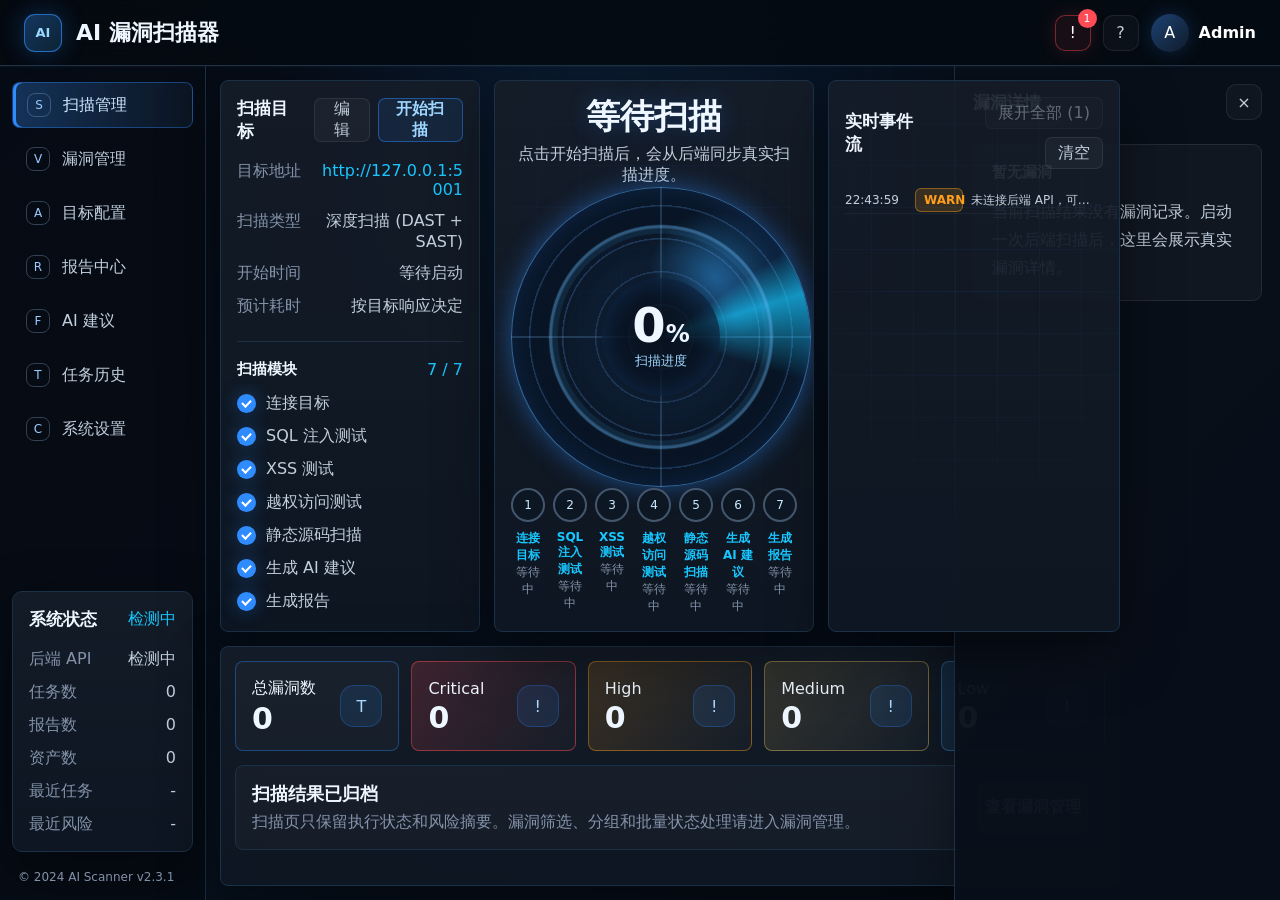
==== commit 2c486115: "Improve scanner AI progress UX" ====
--- a/frontend/index.html
+++ b/frontend/index.html
@@ -15,7 +15,7 @@
         </div>
         <div class="top-actions">
           <button class="icon-button" data-action="notifications" aria-label="通知">
-            <span class="notification-dot">12</span>
+            <span class="notification-dot" id="notificationDot" hidden>0</span>
             <span>!</span>
           </button>
           <button class="icon-button" data-action="help" aria-label="帮助">?</button>
@@ -105,6 +105,16 @@
               </div>
             </div>
           </div>
+          <div class="ai-progress-card" id="aiProgressCard" hidden>
+            <div class="ai-progress-header">
+              <span>正在生成 AI 建议</span>
+              <strong id="aiProgressCount">0 / 0</strong>
+            </div>
+            <div class="ai-progress-track" aria-label="AI 建议生成进度">
+              <span id="aiProgressBar"></span>
+            </div>
+            <p id="aiProgressText">等待 AI 建议任务开始。</p>
+          </div>
           <ol class="scan-steps" id="scanSteps"></ol>
         </section>
 
@@ -151,6 +161,6 @@
       </section>
     </div>
 
-    <script src="./app.js?v=20260616-event-dedupe"></script>
+    <script src="./app.js?v=20260616-ai-progress-copy"></script>
   </body>
 </html>
--- a/frontend/styles.css
+++ b/frontend/styles.css
@@ -166,6 +166,17 @@
   line-height: 19px;
 }
 
+.notification-dot[hidden] {
+  display: none;
+}
+
+.icon-button.has-unread {
+  color: #fff;
+  border-color: rgba(255, 75, 85, 0.42);
+  background: rgba(255, 75, 85, 0.08);
+  box-shadow: 0 0 18px rgba(255, 75, 85, 0.16);
+}
+
 .user-pill {
   display: flex;
   align-items: center;
@@ -529,6 +540,62 @@
   z-index: 1;
   height: 302px;
   place-items: center;
+}
+
+.ai-progress-card {
+  position: relative;
+  z-index: 1;
+  display: grid;
+  gap: 8px;
+  width: min(460px, 100%);
+  margin: -2px auto 20px;
+  padding: 12px 14px;
+  border: 1px solid rgba(87, 173, 255, 0.32);
+  border-radius: 8px;
+  background: rgba(10, 21, 35, 0.72);
+  box-shadow: inset 0 0 22px rgba(47, 140, 255, 0.08);
+}
+
+.ai-progress-card[hidden] {
+  display: none;
+}
+
+.ai-progress-header {
+  display: flex;
+  align-items: center;
+  justify-content: space-between;
+  gap: 12px;
+  color: #dff3ff;
+  font-size: 13px;
+  font-weight: 700;
+}
+
+.ai-progress-header strong {
+  color: var(--primary-2);
+  font-size: 13px;
+}
+
+.ai-progress-track {
+  height: 8px;
+  overflow: hidden;
+  border-radius: 999px;
+  background: rgba(112, 188, 255, 0.12);
+}
+
+.ai-progress-track span {
+  display: block;
+  width: 0;
+  height: 100%;
+  border-radius: inherit;
+  background: linear-gradient(90deg, var(--primary), var(--success));
+  box-shadow: 0 0 14px rgba(24, 199, 255, 0.38);
+  transition: width 260ms ease;
+}
+
+.ai-progress-card p {
+  margin: 0;
+  color: var(--text-soft);
+  font-size: 12px;
 }
 
 .radar {
@@ -781,6 +848,9 @@
   color: var(--text-soft);
   font-size: 13px;
   border-bottom: 1px solid rgba(255, 255, 255, 0.045);
+}
+
+.event-item.is-new {
   animation: eventIn 220ms ease both;
 }
 
@@ -1308,6 +1378,17 @@
   background: rgba(255, 255, 255, 0.04);
 }
 
+.notification-item.risk,
+.notification-item.error {
+  border-color: rgba(255, 75, 85, 0.28);
+  background: rgba(255, 75, 85, 0.07);
+}
+
+.notification-item.warn {
+  border-color: rgba(255, 159, 28, 0.28);
+  background: rgba(255, 159, 28, 0.07);
+}
+
 .notification-item div {
   display: flex;
   justify-content: space-between;
@@ -1504,11 +1585,34 @@
   display: grid;
   grid-template-columns: 0.9fr 1.1fr;
   gap: 16px;
+  align-items: start;
+}
+
+.ai-selector-card,
+.ai-advice-card {
+  margin-top: 0;
+}
+
+.ai-selector-card {
+  display: grid;
+  grid-template-rows: auto minmax(0, 1fr);
+  max-height: min(640px, calc(100vh - 310px));
+  min-height: 360px;
+}
+
+.ai-advice-card {
+  position: sticky;
+  top: 18px;
+  max-height: calc(100vh - 140px);
+  overflow: auto;
 }
 
 .fix-list {
   display: grid;
   gap: 10px;
+  min-height: 0;
+  overflow: auto;
+  padding-right: 4px;
 }
 
 .fix-list button {
@@ -1562,7 +1666,34 @@
 
 .ai-generate-button {
   width: 100%;
-  margin-top: 16px;
+  margin-top: 10px;
+}
+
+.ai-source-badge {
+  display: inline-flex;
+  align-items: center;
+  min-height: 22px;
+  margin-left: 8px;
+  padding: 0 8px;
+  color: #9ff3d0;
+  border: 1px solid rgba(34, 209, 138, 0.28);
+  border-radius: 999px;
+  background: rgba(34, 209, 138, 0.1);
+  font-size: 12px;
+  font-weight: 700;
+  vertical-align: middle;
+}
+
+.ai-source-badge.fallback {
+  color: #ffd18a;
+  border-color: rgba(255, 184, 77, 0.28);
+  background: rgba(255, 184, 77, 0.1);
+}
+
+.ai-action-hint {
+  margin: 14px 0 0;
+  color: var(--text-soft);
+  font-size: 13px;
 }
 
 .settings-grid {
@@ -1656,3 +1787,18 @@
     grid-template-columns: 260px minmax(320px, 1fr) 292px;
   }
 }
+
+@media (max-width: 1100px) {
+  .ai-layout {
+    grid-template-columns: 1fr;
+  }
+
+  .ai-selector-card {
+    max-height: 420px;
+  }
+
+  .ai-advice-card {
+    position: static;
+    max-height: none;
+  }
+}
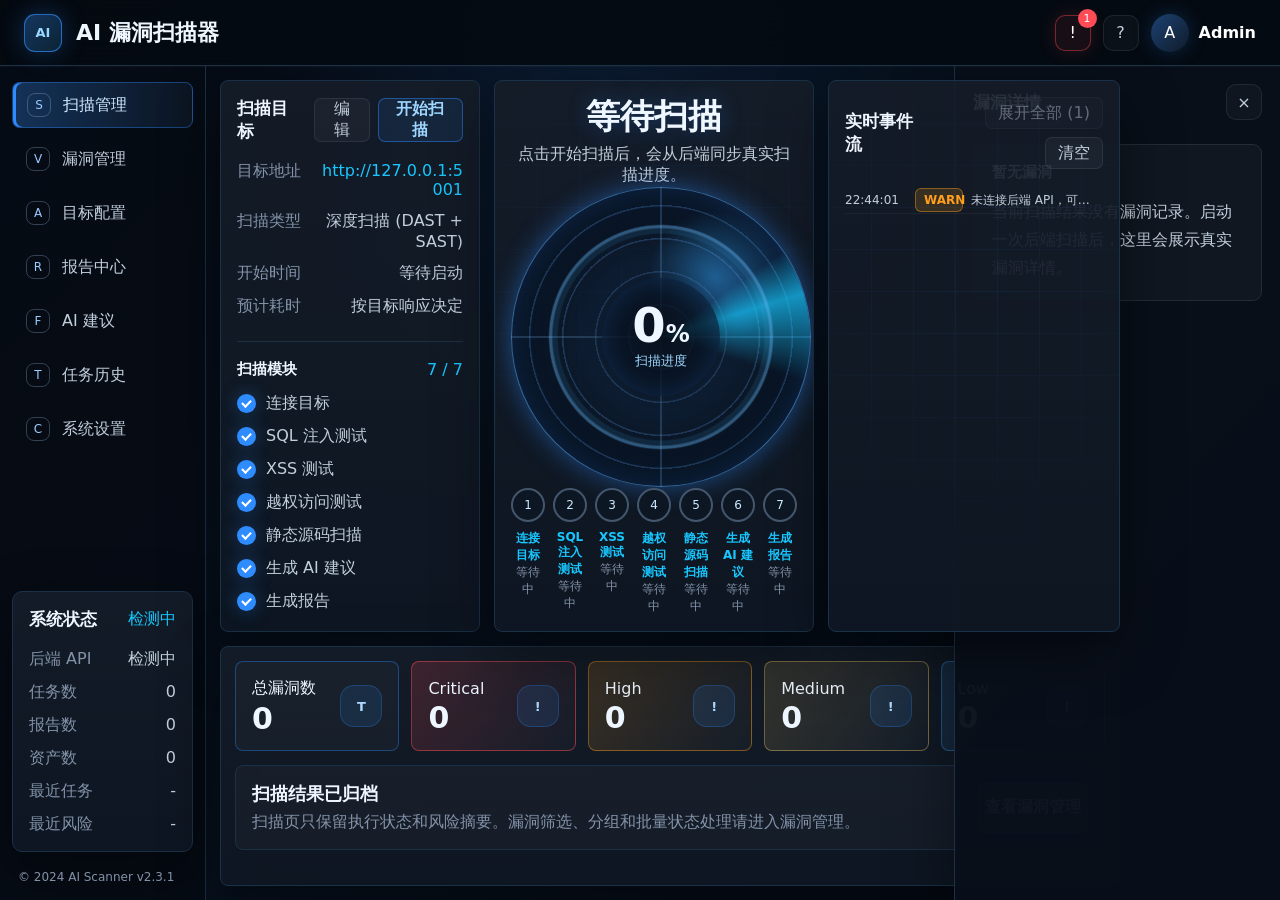
==== commit b5185500: "Polish scanner dashboard interactions" ====
--- a/frontend/index.html
+++ b/frontend/index.html
@@ -107,7 +107,7 @@
           </div>
           <div class="ai-progress-card" id="aiProgressCard" hidden>
             <div class="ai-progress-header">
-              <span>正在生成 AI 建议</span>
+              <span id="aiProgressTitle">正在生成 AI 建议</span>
               <strong id="aiProgressCount">0 / 0</strong>
             </div>
             <div class="ai-progress-track" aria-label="AI 建议生成进度">
@@ -161,6 +161,6 @@
       </section>
     </div>
 
-    <script src="./app.js?v=20260616-ai-progress-copy"></script>
+    <script src="./app.js?v=20260616-vulnerability-metrics-3"></script>
   </body>
 </html>
--- a/frontend/styles.css
+++ b/frontend/styles.css
@@ -948,6 +948,29 @@
   border: 1px solid var(--border);
 }
 
+.summary-card.interactive {
+  cursor: pointer;
+  transition:
+    transform 160ms ease,
+    border-color 160ms ease,
+    box-shadow 160ms ease,
+    background 160ms ease;
+}
+
+.summary-card.interactive:hover,
+.summary-card.interactive:focus-visible {
+  transform: translateY(-2px);
+  border-color: rgba(47, 140, 255, 0.62);
+  box-shadow: 0 12px 30px rgba(47, 140, 255, 0.14);
+  outline: none;
+}
+
+.summary-card.active {
+  box-shadow:
+    inset 0 0 0 1px rgba(47, 140, 255, 0.38),
+    0 0 20px rgba(47, 140, 255, 0.12);
+}
+
 .summary-card strong {
   display: block;
   margin-top: 5px;
@@ -988,6 +1011,17 @@
   color: #afd9ff;
   background: rgba(47, 140, 255, 0.12);
   border: 1px solid rgba(47, 140, 255, 0.26);
+  font-size: 13px;
+  font-weight: 800;
+}
+
+.summary-icon.passive {
+  width: 34px;
+  height: 34px;
+  border-radius: 10px;
+  color: var(--muted);
+  background: rgba(255, 255, 255, 0.035);
+  border-color: rgba(255, 255, 255, 0.08);
 }
 
 .table-toolbar,
@@ -1550,6 +1584,10 @@
   grid-template-columns: repeat(4, minmax(0, 1fr));
 }
 
+.feature-page .summary-grid.three-metrics {
+  grid-template-columns: repeat(3, minmax(0, 1fr));
+}
+
 .feature-body {
   margin-top: 18px;
 }
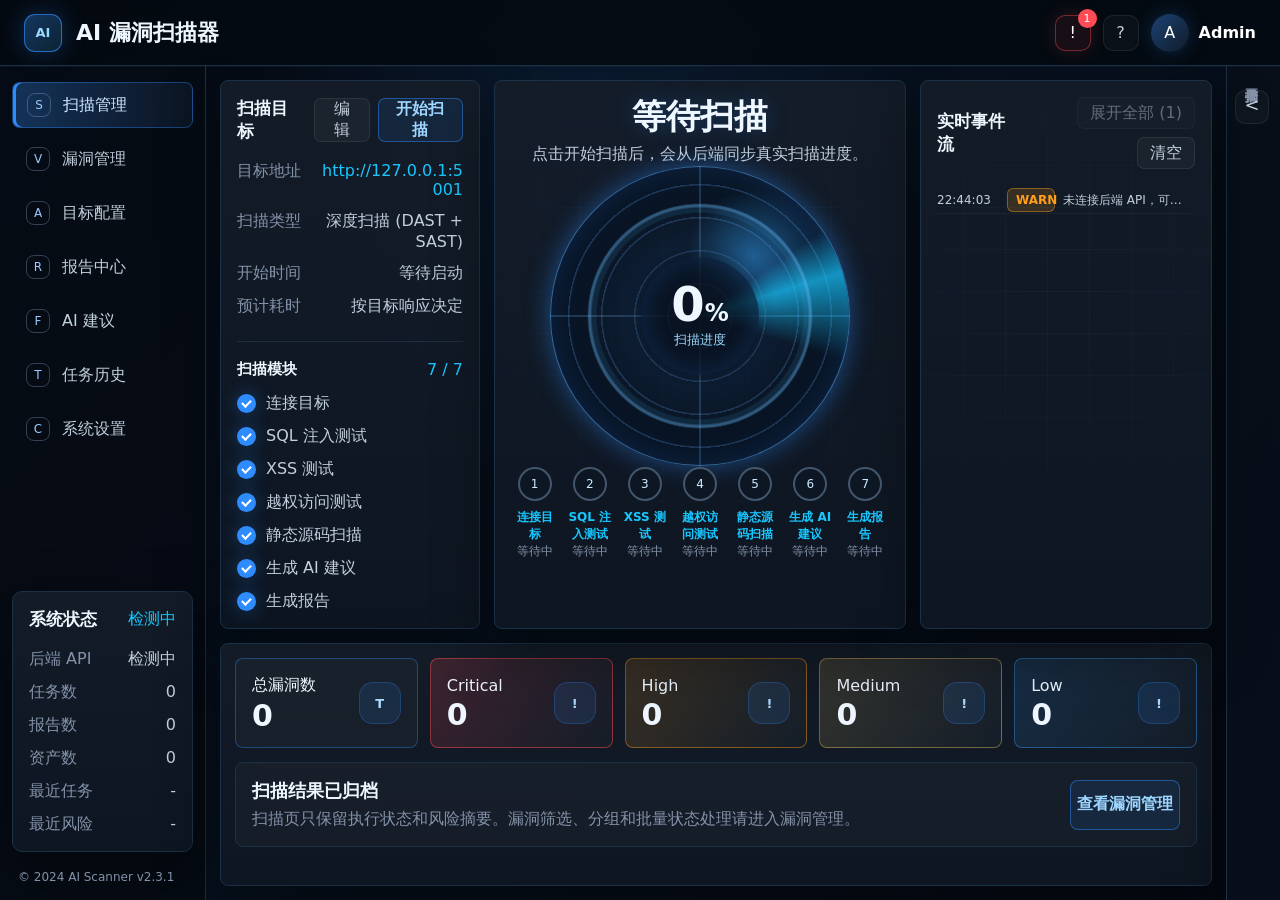
==== commit 55207b7a: "Polish scanner UX event flow" ====
--- a/frontend/index.html
+++ b/frontend/index.html
@@ -161,6 +161,6 @@
       </section>
     </div>
 
-    <script src="./app.js?v=20260616-vulnerability-metrics-3"></script>
+    <script src="./app.js?v=20260616-ux-flow-fixes-9"></script>
   </body>
 </html>
--- a/frontend/styles.css
+++ b/frontend/styles.css
@@ -64,6 +64,10 @@
   grid-template-rows: 66px 1fr;
 }
 
+.app-shell.drawer-collapsed {
+  grid-template-columns: 236px minmax(820px, 1fr) 56px;
+}
+
 .topbar {
   display: flex;
   align-items: center;
@@ -1192,12 +1196,15 @@
 .detail-drawer {
   grid-column: 3;
   grid-row: 2;
+  min-width: 0;
+  overflow: auto;
   padding: 18px;
   border-top: 0;
   border-right: 0;
   border-bottom: 0;
   border-radius: 0;
   background: rgba(9, 15, 25, 0.96);
+  transition: padding 180ms ease;
 }
 
 .drawer-header {
@@ -1315,12 +1322,36 @@
   display: none;
 }
 
+.drawer-closed {
+  padding: 12px 8px;
+}
+
+.drawer-closed .drawer-header {
+  display: grid;
+  gap: 12px;
+  justify-items: center;
+}
+
+.drawer-closed .drawer-header h2 {
+  writing-mode: vertical-rl;
+  color: var(--muted);
+  font-size: 13px;
+  line-height: 1.2;
+}
+
+.drawer-closed .icon-button {
+  width: 34px;
+  height: 34px;
+  font-size: 0;
+}
+
+.drawer-closed .icon-button::before {
+  content: "<";
+  font-size: 18px;
+}
+
 .drawer-closed::after {
-  display: grid;
-  height: calc(100vh - 140px);
-  place-items: center;
-  color: var(--muted);
-  content: attr(data-empty-copy);
+  display: none;
 }
 
 .empty-state {
@@ -1372,7 +1403,9 @@
 }
 
 .modal {
-  width: min(560px, 100%);
+  width: min(680px, 100%);
+  max-height: calc(100vh - 48px);
+  overflow: hidden;
   border: 1px solid var(--border);
   border-radius: 12px;
   background:
@@ -1391,6 +1424,8 @@
 
 .modal-body {
   padding: 18px;
+  max-height: calc(100vh - 138px);
+  overflow: auto;
 }
 
 .modal-copy {
@@ -1540,11 +1575,19 @@
   font-family: "JetBrains Mono", Consolas, monospace;
 }
 
+.report-preview {
+  width: 100%;
+  min-height: min(620px, calc(100vh - 180px));
+  border: 1px solid rgba(255, 255, 255, 0.1);
+  border-radius: 8px;
+  background: #fff;
+}
+
 .feature-page {
   grid-column: 1 / -1;
   min-height: calc(100vh - 94px);
   padding: 24px;
-  overflow: hidden;
+  overflow: auto;
 }
 
 .feature-header {
@@ -1593,12 +1636,16 @@
 }
 
 .feature-table {
-  overflow: hidden;
+  overflow: auto;
   border: 1px solid rgba(255, 255, 255, 0.075);
   border-radius: 10px;
   background: rgba(255, 255, 255, 0.018);
 }
 
+.feature-table table {
+  min-width: 900px;
+}
+
 .feature-table tbody tr {
   transition: background 0.18s ease, box-shadow 0.18s ease;
 }
@@ -1606,6 +1653,50 @@
 .feature-table tbody tr:hover {
   background: rgba(47, 140, 255, 0.07);
   box-shadow: inset 3px 0 0 var(--primary);
+}
+
+.feature-table tbody tr.risk-row {
+  box-shadow: inset 3px 0 0 rgba(112, 128, 144, 0.7);
+}
+
+.feature-table tbody tr.risk-critical {
+  background: rgba(255, 75, 85, 0.045);
+  box-shadow: inset 3px 0 0 var(--critical);
+}
+
+.feature-table tbody tr.risk-high {
+  background: rgba(255, 159, 28, 0.042);
+  box-shadow: inset 3px 0 0 var(--high);
+}
+
+.feature-table tbody tr.risk-medium {
+  background: rgba(255, 209, 102, 0.036);
+  box-shadow: inset 3px 0 0 var(--medium);
+}
+
+.feature-table tbody tr.risk-low {
+  background: rgba(58, 160, 255, 0.032);
+  box-shadow: inset 3px 0 0 #58a6ff;
+}
+
+.feature-table tbody tr.risk-critical:hover,
+.feature-table tbody tr.risk-critical.selected {
+  background: rgba(255, 75, 85, 0.09);
+}
+
+.feature-table tbody tr.risk-high:hover,
+.feature-table tbody tr.risk-high.selected {
+  background: rgba(255, 159, 28, 0.08);
+}
+
+.feature-table tbody tr.risk-medium:hover,
+.feature-table tbody tr.risk-medium.selected {
+  background: rgba(255, 209, 102, 0.07);
+}
+
+.feature-table tbody tr.risk-low:hover,
+.feature-table tbody tr.risk-low.selected {
+  background: rgba(58, 160, 255, 0.07);
 }
 
 .mini-text-button {
@@ -1771,9 +1862,23 @@
   width: 160px;
 }
 
+.external-ai-warning {
+  margin: 14px 0 0;
+  padding: 12px 14px;
+  color: #ffd18a;
+  border: 1px solid rgba(255, 184, 77, 0.3);
+  border-radius: 8px;
+  background: rgba(255, 184, 77, 0.08);
+  line-height: 1.65;
+}
+
 @media (max-width: 1700px) {
   .app-shell {
     grid-template-columns: 220px minmax(0, 1fr) 340px;
+  }
+
+  .app-shell.drawer-collapsed {
+    grid-template-columns: 220px minmax(0, 1fr) 54px;
   }
 
   .workspace {
@@ -1821,6 +1926,10 @@
     grid-template-columns: 206px minmax(0, 1fr) 326px;
   }
 
+  .app-shell.drawer-collapsed {
+    grid-template-columns: 206px minmax(0, 1fr) 54px;
+  }
+
   .workspace {
     grid-template-columns: 260px minmax(320px, 1fr) 292px;
   }
